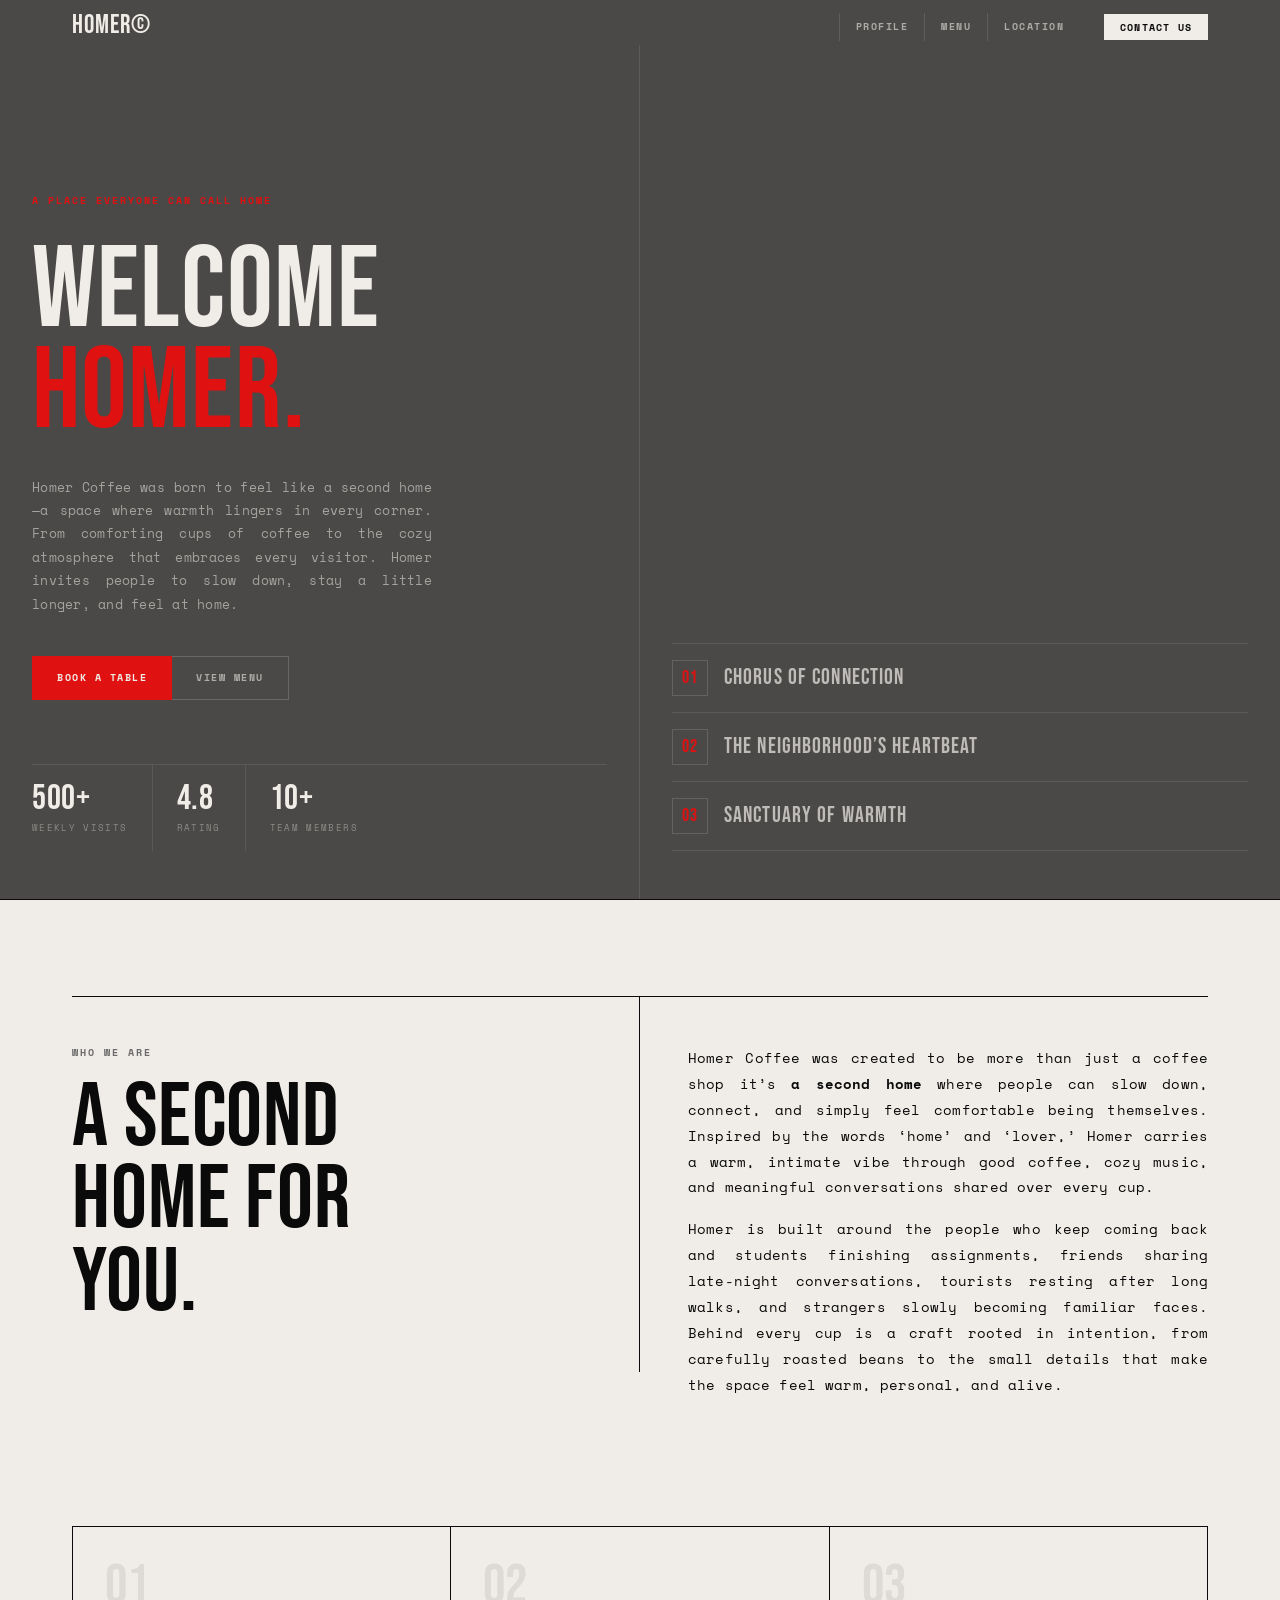
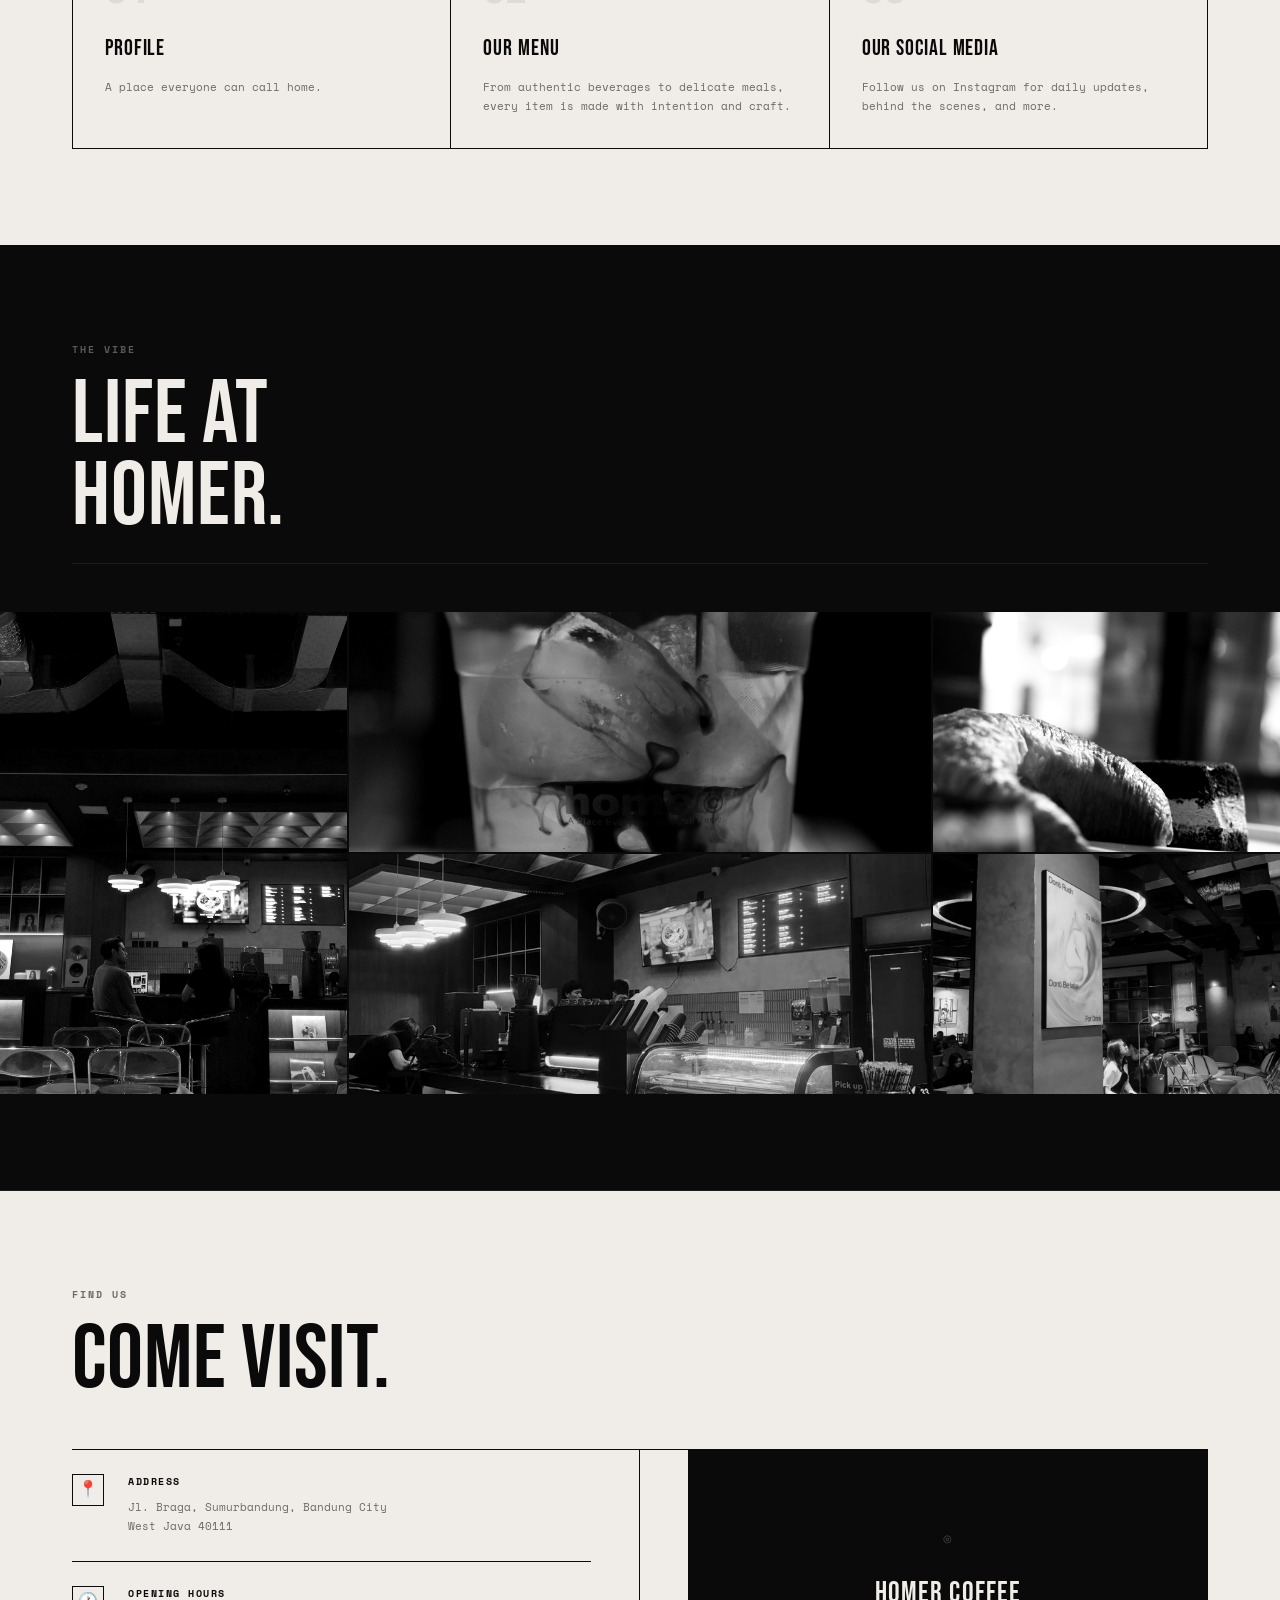
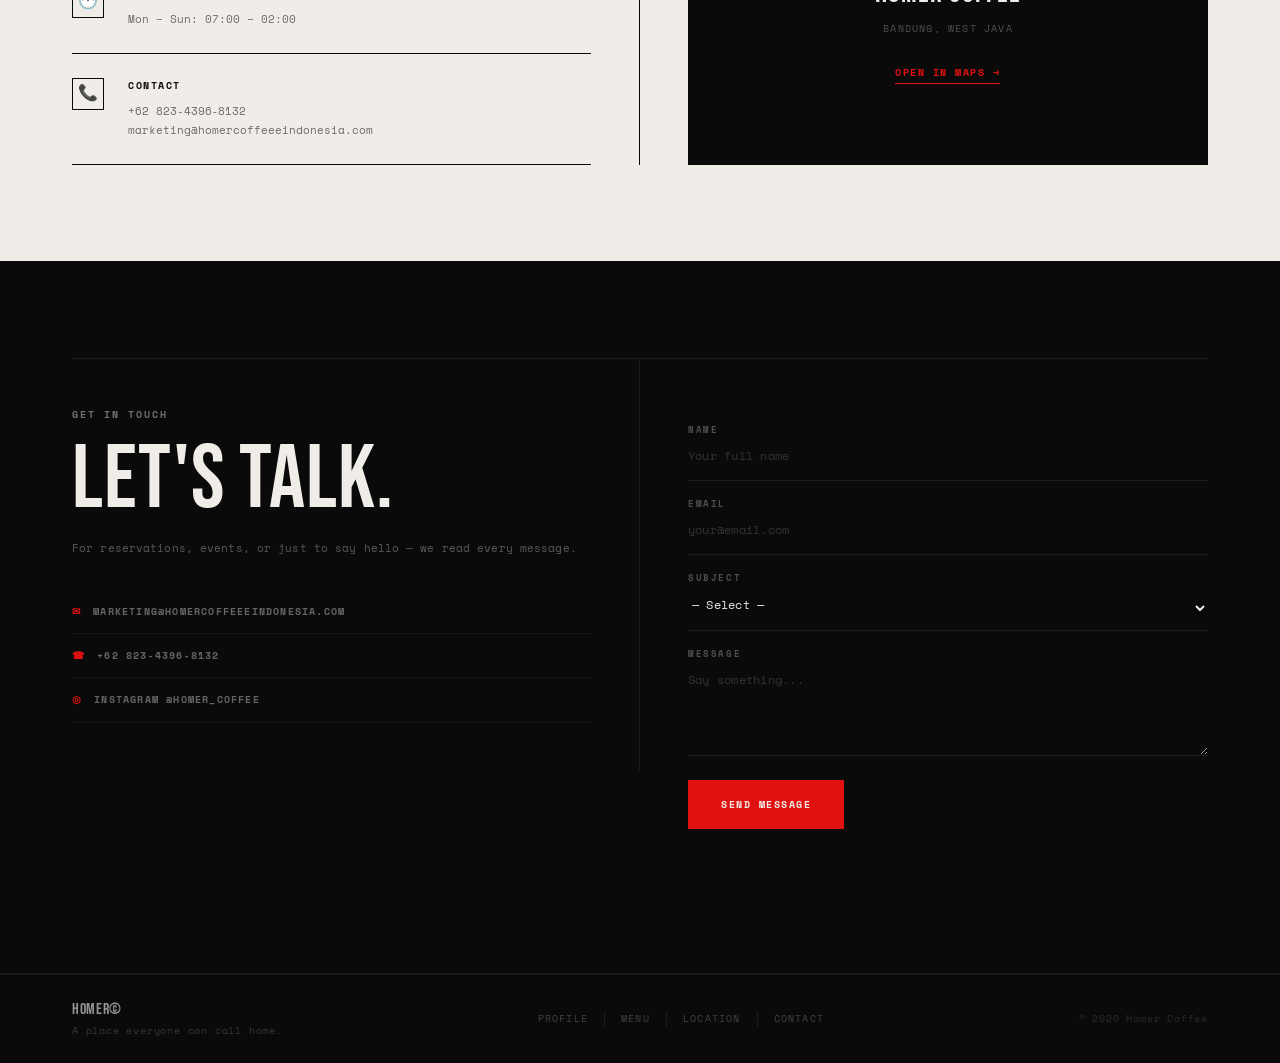
==== index.html @ 0a6b3791 "Fix" ====
<!doctype html>
<html lang="en">
  <head>
    <meta charset="UTF-8" />
    <meta name="viewport" content="width=device-width, initial-scale=1.0" />
    <title>Homer Coffee</title>

    <link rel="preconnect" href="https://fonts.googleapis.com" />
    <link rel="preconnect" href="https://fonts.gstatic.com" crossorigin />
    <link
      href="https://fonts.googleapis.com/css2?family=Bebas+Neue&family=Space+Mono:ital,wght@0,400;0,700;1,400&display=swap"
      rel="stylesheet"
    />

    <link rel="stylesheet" href="styles.css" />
  </head>
  <body>
    <!--NAV-->
    <nav class="navbar" id="navbar">
      <div class="nav-container">
        <a href="index.html" class="logo">Homer©</a>
        <ul class="nav-menu" id="navMenu">
          <li><a href="profile.html" class="nav-link">Profile</a></li>
          <li><a href="menu-page.html" class="nav-link">Menu</a></li>
          <li><a href="#location" class="nav-link">Location</a></li>
          <li><a href="#contact" class="nav-link btn-nav">Contact Us</a></li>
        </ul>
        <button class="hamburger" id="hamburger" aria-label="Toggle menu">
          <span class="bar"></span>
          <span class="bar"></span>
          <span class="bar"></span>
        </button>
      </div>
    </nav>

    <!--HERO-->
    <section class="hero" id="home">
      <video
        class="hero-video"
        src="Images/IMG_3137.mp4"
        autoplay
        muted
        loop
        playsinline
      ></video>

      <div class="hero-container">
        <span class="hero-tag">A Place Everyone Can Call Home</span>
        <h1 class="hero-title">
          Welcome<br />
          <span class="hero-accent">Homer.</span>
        </h1>
        <p class="hero-desc">
          Homer Coffee was born to feel like a second home—a space where warmth
          lingers in every corner. From comforting cups of coffee to the cozy
          atmosphere that embraces every visitor. Homer invites people to slow
          down, stay a little longer, and feel at home.
        </p>
        <div class="hero-actions">
          <a href="#contact" class="btn-primary">Book a Table</a>
          <a href="menu-page.html" class="btn-secondary">View Menu</a>
        </div>
        <div class="hero-stats">
          <div class="stat">
            <span class="stat-num">500+</span>
            <span class="stat-label">Weekly Visits</span>
          </div>
          <div class="stat">
            <span class="stat-num">4.8</span>
            <span class="stat-label">Rating</span>
          </div>
          <div class="stat">
            <span class="stat-num">10+</span>
            <span class="stat-label">Team Members</span>
          </div>
        </div>
      </div>

      <div class="hero-visual">
        <div class="visual-card vc1">
          <div class="vc-icon">01</div>
          <p>Chorus of Connection</p>
        </div>
        <div class="visual-card vc2">
          <div class="vc-icon">02</div>
          <p>The Neighborhood’s Heartbeat</p>
        </div>
        <div class="visual-card vc3">
          <div class="vc-icon">03</div>
          <p>Sanctuary of Warmth</p>
        </div>
      </div>
    </section>

    <!--PROFILE HOMER-->
    <section class="profile" id="profile">
      <div class="section-container">
        <div class="profile-grid">
          <div class="profile-left">
            <p class="section-label">Who We Are</p>
            <h2 class="section-title">A Second<br />Home For<br />You.  </h2>
          </div>
          <div class="profile-right">
            <p>
              Homer Coffee was created to be more than just a coffee shop it’s
              <strong>a second home</strong> where people can slow down,
              connect, and simply feel comfortable being themselves. Inspired by
              the words ‘home’ and ‘lover,’ Homer carries a warm, intimate vibe
              through good coffee, cozy music, and meaningful conversations
              shared over every cup.
            </p>
            <p>
              Homer is built around the people who keep coming back and students
              finishing assignments, friends sharing late-night conversations,
              tourists resting after long walks, and strangers slowly becoming
              familiar faces. Behind every cup is a craft rooted in intention,
              from carefully roasted beans to the small details that make the
              space feel warm, personal, and alive.
            </p>
          </div>
        </div>

        <div class="profile-categories">
          <a href="profile.html" class="cat-card reveal">
            <div class="cat-num">01</div>
            <h3>Profile</h3>
            <p>A place everyone can call home.</p>
          </a>

          <a href="menu-page.html" class="cat-card reveal">
            <div class="cat-num">02</div>
            <h3>Our Menu</h3>
            <p>
              From authentic beverages to delicate meals, every item is made
              with intention and craft.
            </p>
          </a>

          <a
            href="https://www.instagram.com/homer_coffee"
            target="_blank"
            rel="noopener"
            class="cat-card reveal"
          >
            <div class="cat-num">03</div>
            <h3>Our Social Media</h3>
            <p>
              Follow us on Instagram for daily updates, behind the scenes, and
              more.
            </p>
          </a>
        </div>
      </div>
    </section>
    <!--GRID KOLASE-->
    <section class="articles" id="articles">
      <div class="section-container">
        <div class="articles-header">
          <div>
            <p class="section-label light">The Vibe</p>
            <h2 class="section-title light">Life at<br />Homer.</h2>
          </div>
        </div>
      </div>

      <div class="photo-collage">
        <div
          class="photo-item photo-tall"
          data-caption="Homer Coffee Interior"
          data-src="..\Images\WhatsApp Image 2026-05-07 at 15.56.03.jpeg" "
          data-desc="The heart of Homer — warm light, open shelves, and a bar that feels like it was built for long conversations. Every detail in this space was chosen to make you feel like you belong here."
        >
          <img
            loading="lazy"
            src="\Images\WhatsApp Image 2026-05-07 at 15.56.03.jpeg"
            alt="Homer Coffee interior"
          />
          <div class="photo-overlay"><span>View →</span></div>
        </div>
        <div
          class="photo-item photo-wide"
          data-caption="Coffee Being Brewed"
          data-src="Images/ICE BLACK COFFEE 4.jpg"
          data-desc="Every cup starts here. Our baristas treat brewing as a craft — precise temperatures, careful timing, and genuine attention to what ends up in your hands."
        >
          <img
            loading="lazy"
            src="Images/ICE BLACK COFFEE 4.jpg"
            alt="Coffee being brewed"
          />
          <div class="photo-overlay"><span>View →</span></div>
        </div>
        <div
          class="photo-item"
          data-caption="Pastries on Counter"
          data-src="Images\COLLABS MERAH SAMPING-41 (1).jpg"
          data-desc="Fresh from our kitchen each morning. Everything on the counter is made in-house — no shortcuts, no boxes, no reheated shortcuts. Just honest food made with care."
        >
          <img
            loading="lazy"
            src="Images\COLLABS MERAH SAMPING-41 (1).jpg"
            alt="Pastries on counter"
          />
          <div class="photo-overlay"><span>View →</span></div>
        </div>
        <div
          class="photo-item photo-wide"
          data-caption="Customers at Homer"
          data-src="Images/WhatsApp Image 2026-05-18 at 10.45.47.jpeg"
          data-desc="The people who make Homer what it is. Students, workers, friends, strangers — everyone has a place here. Some come for the coffee. Most come back for the feeling."
        >
          <img
            loading="lazy"
            src="Images/WhatsApp Image 2026-05-18 at 10.45.47 (1).jpeg"
            alt="Customers at Homer"
          />
          <div class="photo-overlay"><span>View →</span></div>
        </div>
        <div
          class="photo-item photo-tall"
          data-caption="Latte Art Closeup"
          data-src="Images/WhatsApp Image 2026-05-18 at 10.45.47 (1).jpeg"
          data-desc="A rosetta, a tulip, or something entirely unplanned — our baristas pour with intention. Latte art isn't decoration. It's proof that someone took the time to care about your cup."
        >
          <img
            loading="lazy"
            src="Images/WhatsApp Image 2026-05-18 at 10.45.47 (3).jpeg"
            alt="Latte art closeup"
          />
          <div class="photo-overlay"><span>View →</span></div>
        </div>
        <div
          class="photo-item"
          data-caption="Homer Storefront"
          data-src="Images/WhatsApp Image 2026-05-18 at 10.45.52.jpeg"
          data-desc="Find us on Jl. Braga, Bandung — a street with history, and now a coffee shop that adds a little warmth to it. Open every day from 07:00 to 02:00. Come early, stay late."
        >
          <img
            loading="lazy"
            src="Images/WhatsApp Image 2026-05-18 at 10.45.52.jpeg"
            alt="Homer storefront"
          />
          <div class="photo-overlay"><span>View →</span></div>
        </div>
      </div>

      <!-- LIGHTBOX -->
      <div class="lightbox" id="lightbox">
        <button class="lightbox-close" id="lightboxClose" aria-label="Close">
          ✕
        </button>
        <div class="lightbox-inner">
          <div class="lightbox-img-wrap">
            <img src="" alt="" id="lightboxImg" />
            <div class="lightbox-img-nav">
              <button
                class="lightbox-nav lightbox-prev"
                id="lightboxPrev"
                aria-label="Previous"
              >
                &#8592;
              </button>
              <span class="lightbox-counter" id="lightboxCounter"></span>
              <button
                class="lightbox-nav lightbox-next"
                id="lightboxNext"
                aria-label="Next"
              >
                &#8594;
              </button>
            </div>
          </div>
          <div class="lightbox-panel">
            <span class="lightbox-panel-tag" id="lightboxTag">The Vibe</span>
            <h2 class="lightbox-panel-title" id="lightboxCaption"></h2>
            <p class="lightbox-panel-desc" id="lightboxDesc"></p>
            <div class="lightbox-panel-footer">
              <span>Homer Coffee</span>
              <span>Jl. Braga, Bandung</span>
            </div>
          </div>
        </div>
      </div>
    </section>
    <!--INFO CARD-->
    <section class="location" id="location">
      <div class="section-container">
        <p class="section-label">Find Us</p>
        <h2 class="section-title">Come Visit.</h2>

        <div class="location-grid">
          <div class="location-info">
            <div class="loc-item">
              <div class="loc-icon">📍</div>
              <div>
                <strong>Address</strong>
                <p>
                  Jl. Braga, Sumurbandung, Bandung City<br />West Java 40111
                </p>
              </div>
            </div>
            <div class="loc-item">
              <div class="loc-icon">🕐</div>
              <div>
                <strong>Opening Hours</strong>
                <p>Mon – Sun: 07:00 – 02:00</p>
              </div>
            </div>
            <div class="loc-item">
              <div class="loc-icon">📞</div>
              <div>
                <strong>Contact</strong>
                <p>
                  +62 823‑4396‑8132<br />marketing@homercoffeeeindonesia.com
                </p>
              </div>
            </div>
          </div>

          <div class="location-map">
            <div class="map-placeholder">
              <span class="map-pin">◎</span>
              <p>Homer Coffee</p>
              <span>Bandung, West Java</span>
              <a
                href="https://maps.app.goo.gl/MUJY9sNp4N9z8iQJ7"
                class="map-link"
                >Open in Maps →</a
              >
            </div>
          </div>
        </div>
      </div>
    </section>

    <!--CONTACT US-->
    <section class="contact" id="contact">
      <div class="section-container">
        <div class="contact-inner">
          <div class="contact-left">
            <p class="section-label light">Get in Touch</p>
            <h2 class="section-title light">Let's Talk.</h2>
            <p class="contact-desc">
              For reservations, events, or just to say hello — we read every
              message.
            </p>
            <div class="contact-links">
              <a href="mailto:hello@homercoffee.com" class="contact-link">
                <span>✉</span> marketing@homercoffeeeindonesia.com
              </a>
              <a href="tel:+628xxxxxxxxx" class="contact-link">
                <span>☎</span> +62 823‑4396‑8132
              </a>
              <a href="#" class="contact-link">
                <span>◎</span> Instagram @homer_coffee
              </a>
            </div>
          </div>

          <div class="contact-form">
            <div class="form-group">
              <label for="name">Name</label>
              <input type="text" id="name" placeholder="Your full name" />
            </div>
            <div class="form-group">
              <label for="email">Email</label>
              <input type="email" id="email" placeholder="your@email.com" />
            </div>
            <div class="form-group">
              <label for="subject">Subject</label>
              <select id="subject">
                <option value="">— Select —</option>
                <option>Reservation</option>
                <option>Private Event</option>
                <option>Collaboration</option>
                <option>Other</option>
              </select>
            </div>
            <div class="form-group">
              <label for="message">Message</label>
              <textarea
                id="message"
                rows="4"
                placeholder="Say something..."
              ></textarea>
            </div>
            <button class="btn-submit" type="button">Send Message</button>
          </div>
        </div>
      </div>
    </section>

    <!--FOOTER-->
    <footer class="footer">
      <div class="footer-container">
        <div class="footer-brand">
          <a href="#" class="logo">Homer©</a>
          <p>A place everyone can call home.</p>
        </div>
        <div class="footer-links">
          <a href="#profile">Profile</a>
          <a href="menu-page.html">Menu</a>
          <a href="#location">Location</a>
          <a href="#contact">Contact</a>
        </div>
        <p class="footer-copy">© 2026 Homer Coffee</p>
      </div>
    </footer>

    <script src="script.js"></script>
  </body>
</html>
---- styles.css ----
@import url("https://fonts.googleapis.com/css2?family=Space+Mono:ital,wght@0,400;0,700;1,400&family=Bebas+Neue&display=swap");

*,
*::before,
*::after {
  box-sizing: border-box;
  margin: 0;
  padding: 0;
}

:root {
  --bg: #f0ede8;
  --fg: #0a0a0a;
  --red: #e01111;
  --muted: #6b6b6b;
  --border: #0a0a0a;
  --white: #f0ede8;
  --font-head: "Bebas Neue", sans-serif;
  --font-body: "Space Mono", monospace;
  --max-w: 1200px;
  --t: 0.18s ease;
}

html {
  scroll-behavior: smooth;
}

body {
  background: var(--bg);
  color: var(--fg);
  font-family: var(--font-body);
  font-size: 13px;
  line-height: 1.6;
  -webkit-font-smoothing: antialiased;
  cursor: crosshair;
}

::selection {
  background: var(--fg);
  color: var(--bg);
}

/* ─── UTILITY ─────────────────────────────────── */
.section-container {
  max-width: var(--max-w);
  margin: 0 auto;
  padding: 0 2rem;
}

.section-label {
  font-family: var(--font-body);
  font-size: 10px;
  font-weight: 700;
  letter-spacing: 0.2em;
  text-transform: uppercase;
  color: var(--muted);
  margin-bottom: 1rem;
}

.section-label.light {
  color: rgba(240, 237, 232, 0.45);
}

.section-title {
  font-family: var(--font-head);
  font-size: clamp(3rem, 7vw, 6rem);
  font-weight: 400;
  line-height: 0.92;
  letter-spacing: 0.01em;
  color: var(--fg);
}

.section-title.light {
  color: var(--white);
}

/* ─── NAVBAR ───────────────────────────────────── */
.Logo-navbar {
  height: 44px;
  width: auto;
  display: block;
}

.navbar {
  position: fixed;
  top: 0;
  left: 0;
  right: 0;
  z-index: 999;
  padding: 0;
  border-bottom: 1px solid transparent;
  transition: border-color var(--t);
}

.navbar.scrolled {
  background: var(--fg);
  border-bottom: 1px solid var(--bg);
}

.nav-container {
  max-width: var(--max-w);
  margin: 0 auto;
  padding: 0 2rem;
  display: flex;
  align-items: center;
  justify-content: space-between;
  height: 52px;
}

.logo {
  font-family: var(--font-head);
  font-size: 1.6rem;
  font-weight: 400;
  color: var(--white);
  text-decoration: none;
  letter-spacing: 0.04em;
  line-height: 1;
}

.nav-menu {
  display: flex;
  list-style: none;
  align-items: center;
  gap: 0;
}

.nav-link {
  font-family: var(--font-body);
  font-size: 10px;
  font-weight: 700;
  letter-spacing: 0.15em;
  text-transform: uppercase;
  color: rgba(240, 237, 232, 0.6);
  text-decoration: none;
  padding: 0.4rem 1rem;
  border-left: 1px solid rgba(240, 237, 232, 0.12);
  transition: color var(--t);
  background: var(--t);
}

.nav-link:hover {
  color: var(--white);
  background: rgba(240, 237, 232, 0.06);
}

.btn-nav {
  color: var(--fg) !important;
  background: var(--white) !important;
  border-left: none !important;
  margin-left: 1.5rem;
  padding: 0.35rem 1rem !important;
  letter-spacing: 0.12em;
}

.btn-nav:hover {
  background: var(--red) !important;
  color: var(--white) !important;
}

/* Hamburger */
.hamburger {
  display: none;
  flex-direction: column;
  gap: 4px;
  background: none;
  border: none;
  cursor: crosshair;
  padding: 4px;
}

.bar {
  width: 22px;
  height: 1px;
  background: var(--white);
  transition: var(--t);
}

.hamburger.active .bar:nth-child(1) {
  transform: rotate(45deg) translate(4px, 4px);
}
.hamburger.active .bar:nth-child(2) {
  opacity: 0;
}
.hamburger.active .bar:nth-child(3) {
  transform: rotate(-45deg) translate(4px, -4px);
}

/* ─── HERO ─────────────────────────────────────── */
.hero {
  min-height: 100vh;
  display: grid;
  grid-template-columns: 1fr 1fr;
  align-items: end;
  gap: 0;
  padding: 0;
  position: relative;
  overflow: hidden;
  border-bottom: 1px solid var(--border);
}

.hero-video {
  position: absolute;
  inset: 0;
  width: 100%;
  height: 100%;
  object-fit: cover;
  object-position: center;
  z-index: 0;
  pointer-events: none;
  filter: grayscale(100%) contrast(1.1);
}

.hero::before {
  content: "";
  position: absolute;
  inset: 0;
  background: rgba(10, 10, 10, 0.72);
  z-index: 1;
}

.hero-container,
.hero-visual {
  position: relative;
  z-index: 2;
}

.hero-container {
  padding: 9rem 2rem 3rem;
  border-right: 1px solid rgba(240, 237, 232, 0.1);
}

.hero-tag {
  display: inline-block;
  font-size: 10px;
  font-weight: 700;
  letter-spacing: 0.2em;
  text-transform: uppercase;
  color: var(--red);
  margin-bottom: 2rem;
}

.hero-title {
  font-family: var(--font-head);
  font-size: clamp(4rem, 9vw, 8.5rem);
  font-weight: 400;
  line-height: 0.88;
  letter-spacing: 0.01em;
  color: var(--white);
  margin-bottom: 2rem;
}

.hero-accent {
  color: var(--red);
}

.hero-desc {
  font-size: 13px;
  text-align: justify;
  text-justify: inter-word;
  color: rgba(240, 237, 232, 0.55);
  max-width: 400px;
  margin-bottom: 2.5rem;
  line-height: 1.8;
  letter-spacing: 0.02em;
}

.hero-actions {
  display: flex;
  gap: 0;
  margin-bottom: 4rem;
}

.btn-primary {
  display: inline-block;
  background: var(--red);
  color: var(--white);
  font-family: var(--font-body);
  font-size: 10px;
  font-weight: 700;
  letter-spacing: 0.15em;
  text-transform: uppercase;
  padding: 0.8rem 1.5rem;
  text-decoration: none;
  border: 1px solid var(--red);
}

.btn-primary:hover {
  background: transparent;
  color: var(--red);
}

.btn-secondary {
  display: inline-block;
  color: rgba(240, 237, 232, 0.6);
  font-family: var(--font-body);
  font-size: 10px;
  font-weight: 700;
  letter-spacing: 0.15em;
  text-transform: uppercase;
  padding: 0.8rem 1.5rem;
  border: 1px solid rgba(240, 237, 232, 0.18);
  border-left: none;
  text-decoration: none;
  transition:
    color var(--t),
    border-color var(--t);
}

.btn-secondary:hover {
  color: var(--white);
  border-color: rgba(240, 237, 232, 0.5);
}

.hero-stats {
  display: flex;
  align-items: stretch;
  border-top: 1px solid rgba(240, 237, 232, 0.1);
}

.stat {
  display: flex;
  flex-direction: column;
  padding: 1rem 1.5rem 1rem 0;
  margin-right: 1.5rem;
  border-right: 1px solid rgba(240, 237, 232, 0.1);
}

.stat:last-child {
  border-right: none;
}

.stat-num {
  font-family: var(--font-head);
  font-size: 2.2rem;
  font-weight: 400;
  color: var(--white);
  line-height: 1;
  letter-spacing: 0.02em;
}

.stat-label {
  font-size: 9px;
  letter-spacing: 0.15em;
  text-transform: uppercase;
  color: rgba(240, 237, 232, 0.4);
  margin-top: 0.3rem;
}

.stat-divider {
  display: none;
}

/* Hero Visual */
.hero-visual {
  display: flex;
  flex-direction: column;
  justify-content: flex-end;
  padding: 9rem 2rem 3rem;
  gap: 0;
}

.visual-card {
  display: flex;
  align-items: center;
  gap: 1rem;
  border-top: 1px solid rgba(240, 237, 232, 0.1);
  padding: 1rem 0;
  opacity: 0;
  animation: slideIn 0.5s ease forwards;
}

.visual-card:last-child {
  border-bottom: 1px solid rgba(240, 237, 232, 0.1);
}

.vc1 {
  animation-delay: 0.1s;
}
.vc2 {
  animation-delay: 0.25s;
  margin-left: 0;
}
.vc3 {
  animation-delay: 0.4s;
  margin-left: 0;
}

@keyframes slideIn {
  from {
    opacity: 0;
    transform: translateX(20px);
  }
  to {
    opacity: 1;
    transform: translateX(0);
  }
}

.vc-icon {
  width: 36px;
  height: 36px;
  display: flex;
  align-items: center;
  justify-content: center;
  font-size: 0.9rem;
  color: var(--red);
  border: 1px solid rgba(240, 237, 232, 0.15);
  flex-shrink: 0;
  font-family: var(--font-head);
  font-size: 1.1rem;
  letter-spacing: 0.05em;
}

.visual-card p {
  font-family: var(--font-head);
  font-size: 1.4rem;
  font-weight: 400;
  color: rgba(240, 237, 232, 0.7);
  letter-spacing: 0.05em;
}

/* ─── PROFILE ──────────────────────────────────── */
.profile {
  padding: 6rem 0;
  border-bottom: 1px solid var(--border);
}

.profile-grid {
  display: grid;
  grid-template-columns: 1fr 1fr;
  gap: 0;
  margin-bottom: 4rem;
  align-items: start;
  border-top: 1px solid var(--border);
}

.profile-left {
  padding: 3rem 3rem 3rem 0;
  border-right: 1px solid var(--border);
}
.profile-right {
  padding: 3rem 0 3rem 3rem;
  text-align: justify;
  text-justify: inter-word;
  justify-content: center;
}

.profile-right p {
  color: var(--fg);
  margin-bottom: 1rem;
  font-size: 14px;
  line-height: 1.85;
  letter-spacing: 0.01em;
}

.profile-values {
  display: grid;
  grid-template-columns: 1fr 1fr;
  gap: 0;
  margin-top: 2rem;
  border-top: 1px solid var(--border);
}

.value-item {
  display: flex;
  align-items: center;
  gap: 0.75rem;
  font-size: 10px;
  font-weight: 700;
  letter-spacing: 0.12em;
  text-transform: uppercase;
  color: var(--fg);
  padding: 0.75rem 0;
  border-bottom: 1px solid var(--border);
  border-right: 1px solid var(--border);
}

.value-item:nth-child(even) {
  border-right: none;
  padding-left: 1rem;
}

.value-dot {
  width: 4px;
  height: 4px;
  background: var(--red);
  flex-shrink: 0;
}

.profile-categories {
  display: grid;
  grid-template-columns: repeat(3, 1fr);
  gap: 0;
  border-top: 1px solid var(--border);
  border-left: 1px solid var(--border);
}

.cat-card {
  background: transparent;
  border-right: 1px solid var(--border);
  border-bottom: 1px solid var(--border);
  padding: 2rem;
  transition: background var(--t);
  display: block;
  text-decoration: none;
}

.cat-card:hover {
  background: var(--fg);
}
.cat-card:hover .cat-num,
.cat-card:hover h3,
.cat-card:hover p {
  color: var(--white);
}

.cat-num {
  font-family: var(--font-head);
  font-size: 3.5rem;
  font-weight: 400;
  color: rgba(10, 10, 10, 0.08);
  line-height: 1;
  margin-bottom: 1rem;
  transition: color var(--t);
}

.cat-card h3 {
  font-family: var(--font-head);
  font-size: 1.4rem;
  font-weight: 400;
  letter-spacing: 0.04em;
  color: var(--fg);
  margin-bottom: 0.75rem;
  transition: color var(--t);
}

.cat-card p {
  font-size: 11px;
  color: var(--muted);
  line-height: 1.7;
  transition: color var(--t);
}

/* ─── ARTICLES ─────────────────────────────────── */
.articles {
  padding: 6rem 0;
  background: var(--fg);
  border-bottom: 1px solid rgba(240, 237, 232, 0.08);
}

.articles .section-label {
  color: rgba(240, 237, 232, 0.35);
}
.articles .section-title {
  color: var(--white);
}

.articles-header {
  display: flex;
  align-items: flex-end;
  justify-content: space-between;
  margin-bottom: 3rem;
  flex-wrap: wrap;
  gap: 1rem;
  border-bottom: 1px solid rgba(240, 237, 232, 0.08);
  padding-bottom: 1.5rem;
}

.btn-outline {
  font-size: 10px;
  font-weight: 700;
  letter-spacing: 0.15em;
  text-transform: uppercase;
  color: rgba(240, 237, 232, 0.4);
  text-decoration: none;
  border: 1px solid rgba(240, 237, 232, 0.15);
  padding: 0.5rem 1rem;
  transition:
    color var(--t),
    border-color var(--t);
}

.btn-outline:hover {
  color: var(--white);
  border-color: rgba(240, 237, 232, 0.45);
}

.articles-grid {
  display: grid;
  grid-template-columns: 1fr 1fr;
  gap: 0;
  border-top: 1px solid rgba(240, 237, 232, 0.08);
  border-left: 1px solid rgba(240, 237, 232, 0.08);
}

.article-card {
  background: transparent;
  border-right: 1px solid rgba(240, 237, 232, 0.08);
  border-bottom: 1px solid rgba(240, 237, 232, 0.08);
  padding: 2rem;
  transition: background var(--t);
  cursor: pointer;
}

.article-card:hover {
  background: rgba(240, 237, 232, 0.03);
}

.article-card.featured {
  grid-column: 1 / -1;
  display: grid;
  grid-template-columns: 1fr auto;
  align-items: end;
  gap: 3rem;
  padding: 2.5rem 2rem;
}

.article-card.featured h3 {
  font-size: clamp(1.4rem, 3vw, 2rem);
  grid-column: 1;
  grid-row: 2;
}

.article-card.featured p {
  grid-column: 1;
  grid-row: 3;
}
.article-card.featured .article-tag {
  grid-column: 1;
  grid-row: 1;
}

.article-card.featured .article-meta {
  grid-column: 2;
  grid-row: 1 / 4;
  writing-mode: vertical-rl;
  align-self: center;
}

.article-tag {
  display: inline-block;
  font-size: 9px;
  font-weight: 700;
  letter-spacing: 0.15em;
  text-transform: uppercase;
  color: var(--red);
  margin-bottom: 1rem;
}

.article-card h3 {
  font-family: var(--font-head);
  font-size: 1.5rem;
  font-weight: 400;
  letter-spacing: 0.02em;
  color: var(--white);
  margin-bottom: 0.75rem;
  line-height: 1.1;
}

.article-card p {
  font-size: 11px;
  color: rgba(240, 237, 232, 0.4);
  margin-bottom: 1.25rem;
  line-height: 1.75;
}

.article-meta {
  display: flex;
  gap: 1.5rem;
  font-size: 10px;
  letter-spacing: 0.08em;
}

.article-author {
  color: rgba(240, 237, 232, 0.5);
  font-weight: 700;
}
.article-date {
  color: rgba(240, 237, 232, 0.2);
}

/* ─── LOCATION ─────────────────────────────────── */
.location {
  padding: 6rem 0;
  border-bottom: 1px solid var(--border);
}

.location-grid {
  display: grid;
  grid-template-columns: 1fr 1fr;
  gap: 0;
  margin-top: 3rem;
  border-top: 1px solid var(--border);
}

.location-info {
  display: flex;
  flex-direction: column;
  gap: 0;
  padding-right: 3rem;
  border-right: 1px solid var(--border);
}

.loc-item {
  display: flex;
  gap: 1.5rem;
  align-items: flex-start;
  padding: 1.5rem 0;
  border-bottom: 1px solid var(--border);
}

.loc-icon {
  width: 32px;
  height: 32px;
  display: flex;
  align-items: center;
  justify-content: center;
  font-size: 0.8rem;
  color: var(--red);
  flex-shrink: 0;
  border: 1px solid var(--border);
  font-family: var(--font-head);
  font-size: 1rem;
}

.loc-item strong {
  display: block;
  font-size: 10px;
  font-weight: 700;
  letter-spacing: 0.15em;
  text-transform: uppercase;
  color: var(--fg);
  margin-bottom: 0.5rem;
}

.loc-item p {
  font-size: 11px;
  color: var(--muted);
  line-height: 1.75;
}

.location-map {
  background: var(--fg);
  overflow: hidden;
  min-height: 280px;
  display: flex;
  align-items: center;
  justify-content: center;
  margin-left: 3rem;
}

.map-placeholder {
  text-align: center;
  padding: 2rem;
}

.map-pin {
  font-size: 2rem;
  color: var(--red);
  margin-bottom: 1rem;
  display: block;
  font-family: var(--font-head);
  font-size: 4rem;
  animation: pulse 2s ease-in-out infinite;
}

@keyframes pulse {
  0%,
  100% {
    transform: translateY(0);
  }
  50% {
    transform: translateY(-8px);
  }
}

.map-placeholder p {
  font-family: var(--font-head);
  font-weight: 400;
  font-size: 1.8rem;
  letter-spacing: 0.04em;
  color: var(--white);
  margin-bottom: 0.25rem;
}

.map-placeholder span {
  font-size: 10px;
  letter-spacing: 0.12em;
  text-transform: uppercase;
  color: rgba(240, 237, 232, 0.3);
  display: block;
  margin-bottom: 1.5rem;
}

.map-link {
  display: inline-block;
  font-size: 10px;
  font-weight: 700;
  letter-spacing: 0.15em;
  text-transform: uppercase;
  color: var(--red);
  text-decoration: none;
  border-bottom: 1px solid var(--red);
  padding-bottom: 2px;
  transition: opacity var(--t);
}

.map-link:hover {
  opacity: 0.65;
}

/* ─── CONTACT ──────────────────────────────────── */
.contact {
  padding: 6rem 0;
  background: var(--fg);
  border-bottom: 1px solid rgba(240, 237, 232, 0.08);
}

.contact-inner {
  display: grid;
  grid-template-columns: 1fr 1fr;
  gap: 0;
  align-items: start;
  border-top: 1px solid rgba(240, 237, 232, 0.08);
}

.contact-left {
  padding: 3rem 3rem 3rem 0;
  border-right: 1px solid rgba(240, 237, 232, 0.08);
}
.contact-form {
  padding: 3rem 0 3rem 3rem;
}

.contact-desc {
  color: rgba(240, 237, 232, 0.35);
  margin: 1rem 0 2rem;
  font-size: 11px;
  line-height: 1.85;
  letter-spacing: 0.01em;
}

.contact-links {
  display: flex;
  flex-direction: column;
  gap: 0;
}

.contact-link {
  display: flex;
  align-items: center;
  gap: 0.75rem;
  font-size: 10px;
  font-weight: 700;
  letter-spacing: 0.12em;
  text-transform: uppercase;
  color: rgba(240, 237, 232, 0.4);
  text-decoration: none;
  padding: 0.85rem 0;
  border-bottom: 1px solid rgba(240, 237, 232, 0.06);
  transition: color var(--t);
}

.contact-link:hover {
  color: var(--white);
}
.contact-link span {
  color: var(--red);
}

.contact-form {
  display: flex;
  flex-direction: column;
  gap: 0;
}

.form-group {
  display: flex;
  flex-direction: column;
  gap: 0;
  border-bottom: 1px solid rgba(240, 237, 232, 0.08);
}

.form-group label {
  font-size: 9px;
  font-weight: 700;
  letter-spacing: 0.18em;
  text-transform: uppercase;
  color: rgba(240, 237, 232, 0.3);
  padding-top: 1rem;
}

.form-group input,
.form-group select,
.form-group textarea {
  background: transparent;
  border: none;
  padding: 0.6rem 0 1rem;
  color: var(--white);
  font-family: var(--font-body);
  font-size: 12px;
  outline: none;
  resize: vertical;
  letter-spacing: 0.02em;
}

.form-group input::placeholder,
.form-group textarea::placeholder {
  color: rgba(240, 237, 232, 0.18);
}
.form-group select option {
  background: var(--fg);
  color: var(--white);
}

.btn-submit {
  background: var(--red);
  color: var(--white);
  font-family: var(--font-body);
  font-size: 10px;
  font-weight: 700;
  letter-spacing: 0.15em;
  text-transform: uppercase;
  padding: 1rem 2rem;
  border: 1px solid var(--red);
  cursor: crosshair;
  transition:
    background var(--t),
    color var(--t);
  margin-top: 1.5rem;
  align-self: flex-start;
}

.btn-submit:hover {
  background: transparent;
  color: var(--red);
}

/* ─── FOOTER ───────────────────────────────────── */
.footer {
  padding: 1.5rem 0;
  background: var(--fg);
  border-top: 1px solid rgba(240, 237, 232, 0.06);
}

.footer-container {
  max-width: var(--max-w);
  margin: 0 auto;
  padding: 0 2rem;
  display: flex;
  align-items: center;
  justify-content: space-between;
  flex-wrap: wrap;
  gap: 1rem;
}

.footer-brand .logo {
  color: rgba(240, 237, 232, 0.6);
  font-size: 1rem;
}

.footer-brand p {
  font-size: 10px;
  letter-spacing: 0.08em;
  color: rgba(240, 237, 232, 0.2);
  margin-top: 0.2rem;
}

.footer-links {
  display: flex;
  gap: 0;
}

.footer-links a {
  font-size: 10px;
  letter-spacing: 0.12em;
  text-transform: uppercase;
  color: rgba(240, 237, 232, 0.25);
  text-decoration: none;
  padding: 0 1rem;
  border-left: 1px solid rgba(240, 237, 232, 0.08);
  transition: color var(--t);
}

.footer-links a:first-child {
  border-left: none;
}
.footer-links a:hover {
  color: rgba(240, 237, 232, 0.7);
}

.footer-copy {
  font-size: 10px;
  letter-spacing: 0.08em;
  color: rgba(240, 237, 232, 0.15);
}

/* ─── SCROLL REVEAL ────────────────────────────── */
.reveal {
  opacity: 0;
  transform: translateY(16px);
  transition:
    opacity 0.5s ease,
    transform 0.5s ease;
}

.reveal.visible {
  opacity: 1;
  transform: translateY(0);
}

/* ─── RESPONSIVE ───────────────────────────────── */
@media (max-width: 900px) {
  .hero {
    grid-template-columns: 1fr;
    padding: 0;
  }
  .hero-container {
    padding: 7rem 2rem 3rem;
    border-right: none;
  }
  .hero-visual {
    display: none;
  }
  .profile-grid {
    grid-template-columns: 1fr;
  }
  .profile-left {
    border-right: none;
    padding-right: 0;
  }
  .profile-right {
    padding-left: 0;
  }
  .profile-categories {
    grid-template-columns: 1fr 1fr;
  }
  .articles-grid {
    grid-template-columns: 1fr;
  }
  .article-card.featured {
    grid-template-columns: 1fr;
  }
  .article-card.featured .article-meta {
    writing-mode: horizontal-tb;
  }
  .location-grid {
    grid-template-columns: 1fr;
  }
  .location-info {
    border-right: none;
    padding-right: 0;
  }
  .location-map {
    margin-left: 0;
    margin-top: 2rem;
  }
  .contact-inner {
    grid-template-columns: 1fr;
  }
  .contact-left {
    border-right: none;
    padding-right: 0;
  }
  .contact-form {
    padding-left: 0;
  }
  .footer-container {
    flex-direction: column;
    align-items: flex-start;
  }
}

@media (max-width: 640px) {
  .hamburger {
    display: flex;
  }
  .nav-menu {
    display: none;
    position: fixed;
    top: 52px;
    left: 0;
    right: 0;
    background: var(--fg);
    flex-direction: column;
    padding: 0;
    border-bottom: 1px solid rgba(240, 237, 232, 0.1);
  }
  .nav-menu.active {
    display: flex;
  }
  .nav-link {
    width: 100%;
    border-left: none;
    border-bottom: 1px solid rgba(240, 237, 232, 0.06);
    padding: 1rem 2rem;
  }
  .profile-categories {
    grid-template-columns: 1fr;
  }
  .hero-stats {
    gap: 0;
    flex-wrap: wrap;
  }
}
/* ── PHOTO COLLAGE ── */
.photo-collage {
  display: grid;
  grid-template-columns: 1.2fr 1fr 1fr 1.2fr;
  grid-template-rows: 240px 240px;
  gap: 2px;
  width: 100%;
  height: 482px;
  overflow: hidden;
}

.photo-item {
  overflow: hidden;
  background: #111;
  height: 100%;
  width: 100%;
  position: relative;
  cursor: crosshair;
}

.photo-item img {
  width: 100%;
  height: 100%;
  object-fit: cover;
  display: block;
  filter: grayscale(100%) contrast(1.05);
  transition:
    filter 0.4s ease,
    transform 0.5s ease;
}

.photo-item:hover img {
  filter: grayscale(0%) contrast(1);
  transform: scale(1.04);
}

.photo-overlay {
  position: absolute;
  inset: 0;
  display: flex;
  align-items: flex-end;
  padding: 1rem 1.25rem;
  background: linear-gradient(
    to top,
    rgba(10, 10, 10, 0.7) 0%,
    transparent 50%
  );
  opacity: 0;
  transition: opacity 0.3s ease;
}

.photo-overlay span {
  font-family: var(--font-body);
  font-size: 10px;
  font-weight: 700;
  letter-spacing: 0.18em;
  text-transform: uppercase;
  color: var(--white);
}

.photo-item:hover .photo-overlay {
  opacity: 1;
}

/* ── LIGHTBOX ── */
.lightbox {
  position: fixed;
  inset: 0;
  z-index: 1000;
  background: rgba(10, 10, 10, 0.88);
  display: flex;
  align-items: center;
  justify-content: center;
  padding: 2rem;
  opacity: 0;
  pointer-events: none;
  transition: opacity 0.25s ease;
}

.lightbox.open {
  opacity: 1;
  pointer-events: all;
}

.lightbox-close {
  position: absolute;
  top: -1px;
  right: -40px;
  background: #fff;
  border: none;
  color: #0a0a0a;
  font-size: 0.85rem;
  width: 36px;
  height: 36px;
  display: flex;
  align-items: center;
  justify-content: center;
  cursor: crosshair;
  font-family: var(--font-body);
  transition:
    background 0.18s ease,
    color 0.18s ease;
  z-index: 1001;
}

.lightbox-close:hover {
  background: #0a0a0a;
  color: #fff;
}

/* floating card */
.lightbox-inner {
  position: relative;
  display: grid;
  grid-template-columns: 1fr 320px;
  gap: 0;
  width: 100%;
  max-width: 900px;
  height: 580px;
  overflow: hidden;
  box-shadow: 0 32px 80px rgba(0, 0, 0, 0.6);
}

/* left: image */
.lightbox-img-wrap {
  position: relative;
  background: #111;
  display: flex;
  flex-direction: column;
  overflow: hidden;
  height: 580px;
}

.lightbox-img-wrap img {
  width: 100%;
  flex: 1;
  object-fit: cover;
  display: block;
  transition: opacity 0.2s ease;
  min-height: 0;
}

/* nav bar at bottom of image */
.lightbox-img-nav {
  display: flex;
  align-items: center;
  justify-content: space-between;
  height: 48px;
  border-top: 1px solid rgba(240, 237, 232, 0.1);
  padding: 0 1rem;
  flex-shrink: 0;
  background: #0a0a0a;
}

.lightbox-nav {
  background: transparent;
  border: 1px solid rgba(240, 237, 232, 0.18);
  color: rgba(240, 237, 232, 0.55);
  font-size: 1rem;
  width: 32px;
  height: 32px;
  display: flex;
  align-items: center;
  justify-content: center;
  cursor: crosshair;
  transition:
    color 0.18s ease,
    border-color 0.18s ease;
  position: static;
  transform: none;
}

.lightbox-nav:hover {
  color: #fff;
  border-color: rgba(240, 237, 232, 0.5);
}

.lightbox-counter {
  font-family: var(--font-body);
  font-size: 10px;
  letter-spacing: 0.15em;
  color: rgba(240, 237, 232, 0.3);
}

/* right: white panel, same height */
.lightbox-panel {
  background: #fff;
  display: flex;
  flex-direction: column;
  padding: 2rem 1.75rem;
  overflow-y: auto;
  height: 580px;
}

.lightbox-panel-tag {
  font-family: var(--font-body);
  font-size: 9px;
  font-weight: 700;
  letter-spacing: 0.22em;
  text-transform: uppercase;
  color: var(--red);
  margin-bottom: 0.75rem;
  display: block;
}

.lightbox-panel-title {
  font-family: var(--font-head);
  font-size: 2.2rem;
  font-weight: 400;
  line-height: 0.92;
  letter-spacing: 0.01em;
  color: #0a0a0a;
  margin-bottom: 1.5rem;
  border-bottom: 1px solid #e8e5e0;
  padding-bottom: 1.25rem;
}

.lightbox-panel-desc {
  font-family: var(--font-body);
  font-size: 11px;
  color: #4a4a4a;
  line-height: 1.9;
  letter-spacing: 0.01em;
  flex: 1;
}

.lightbox-panel-footer {
  margin-top: 1.5rem;
  padding-top: 1rem;
  border-top: 1px solid #e8e5e0;
  display: flex;
  flex-direction: column;
  gap: 3px;
}

.lightbox-panel-footer span {
  font-family: var(--font-body);
  font-size: 9px;
  font-weight: 700;
  letter-spacing: 0.16em;
  text-transform: uppercase;
  color: #aaa;
}

/* mobile */
@media (max-width: 700px) {
  .lightbox-inner {
    grid-template-columns: 1fr;
    grid-template-rows: 260px 1fr;
    height: auto;
    max-height: 90vh;
  }
  .lightbox-img-wrap {
    height: 260px;
  }
  .lightbox-panel {
    height: auto;
    padding: 1.5rem;
  }
  .lightbox-close {
    right: 0;
    top: -36px;
  }
}

.photo-tall {
  grid-row: span 2;
}
.photo-wide {
  grid-column: span 2;
}

@media (max-width: 900px) {
  .photo-collage {
    grid-template-columns: 1fr 1fr;
    grid-template-rows: repeat(4, 200px);
    height: auto;
  }
  .photo-tall {
    grid-row: span 1;
  }
  .photo-wide {
    grid-column: span 1;
  }
}

@media (max-width: 640px) {
  .photo-collage {
    grid-template-columns: 1fr;
    grid-template-rows: repeat(6, 200px);
  }
}
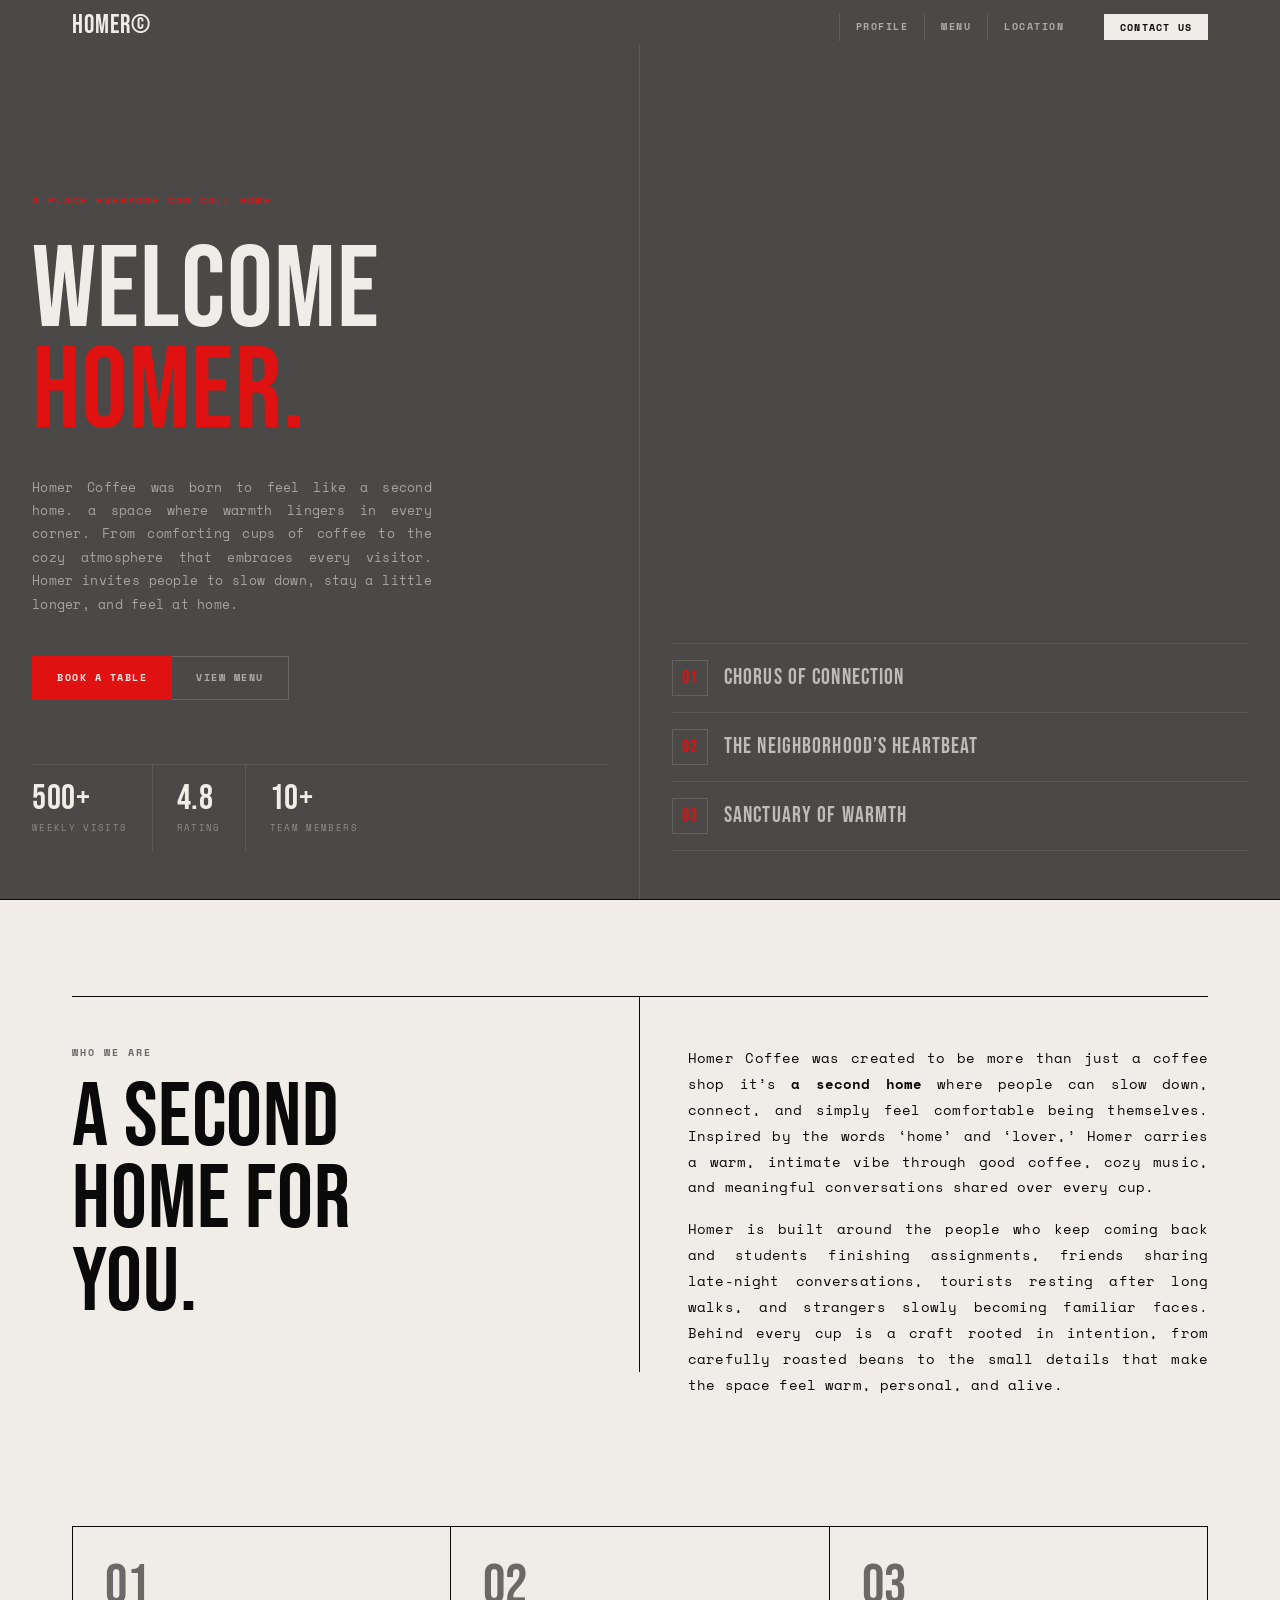
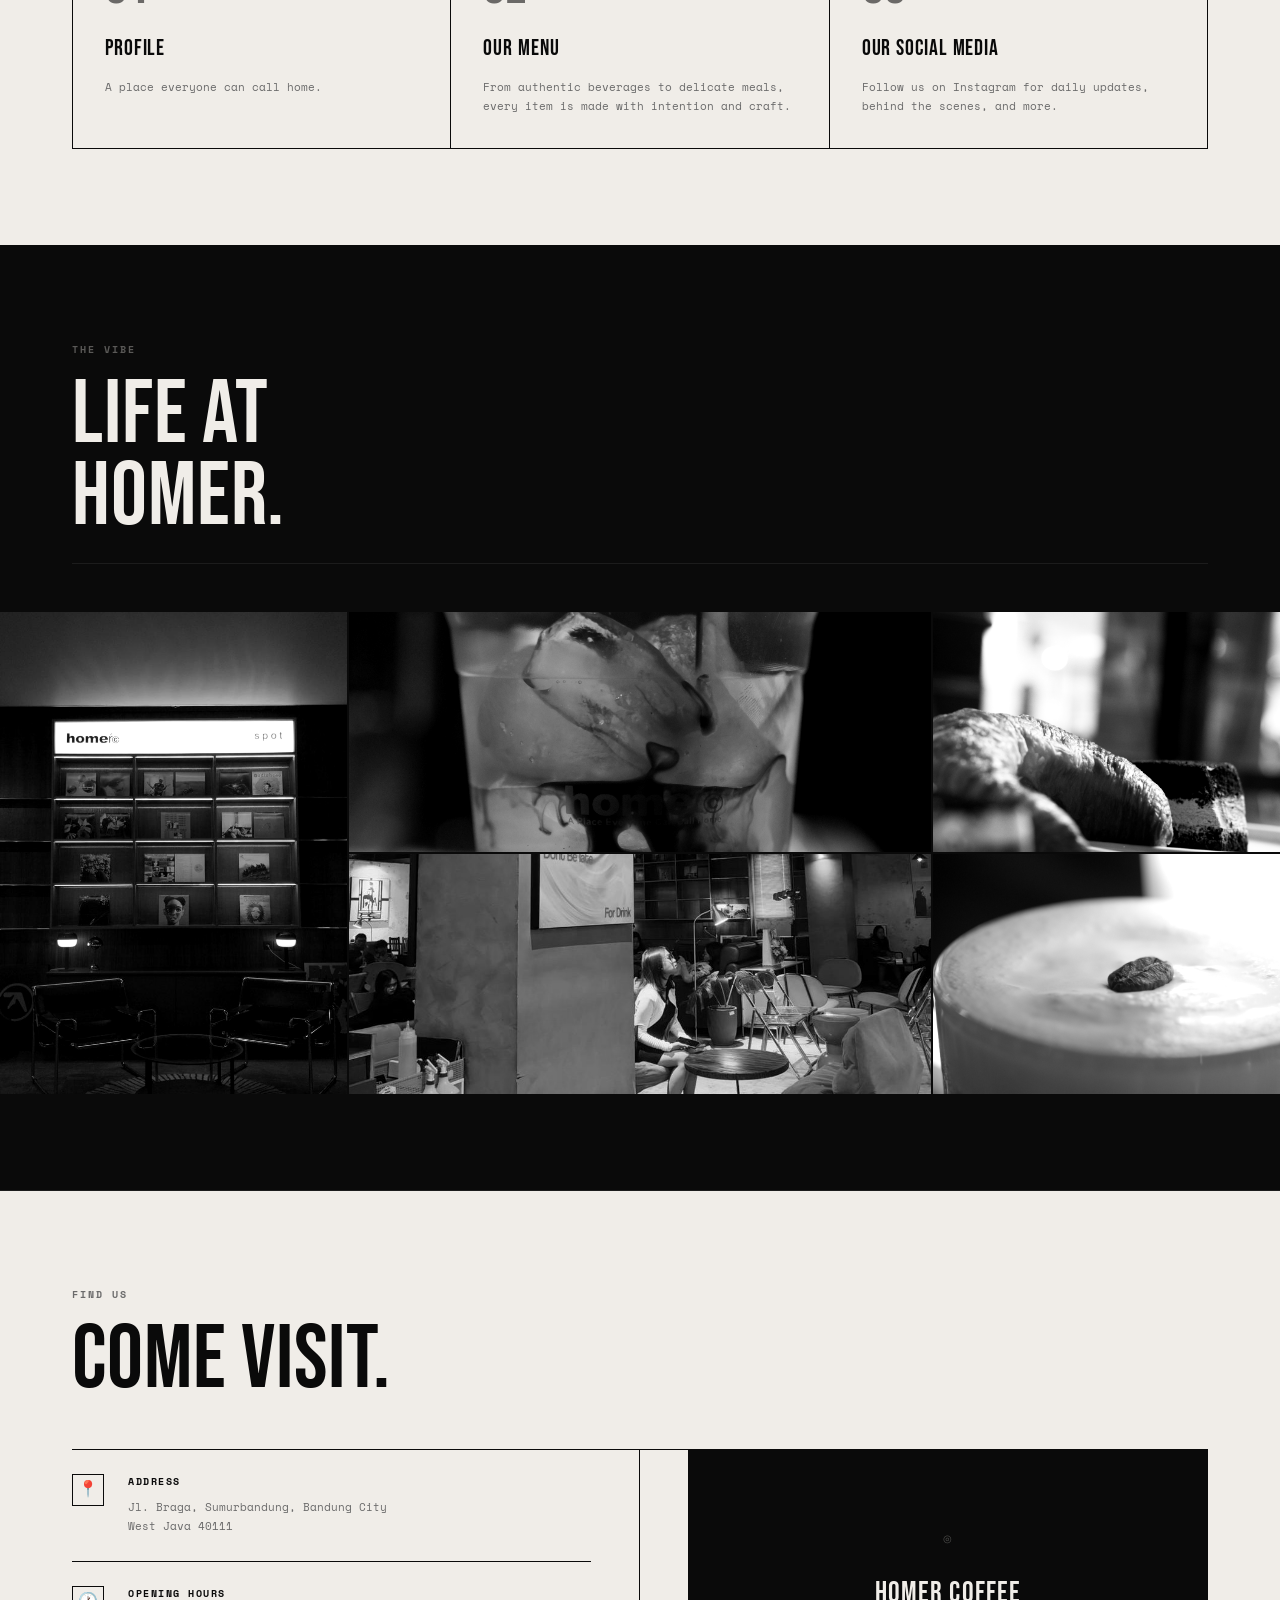
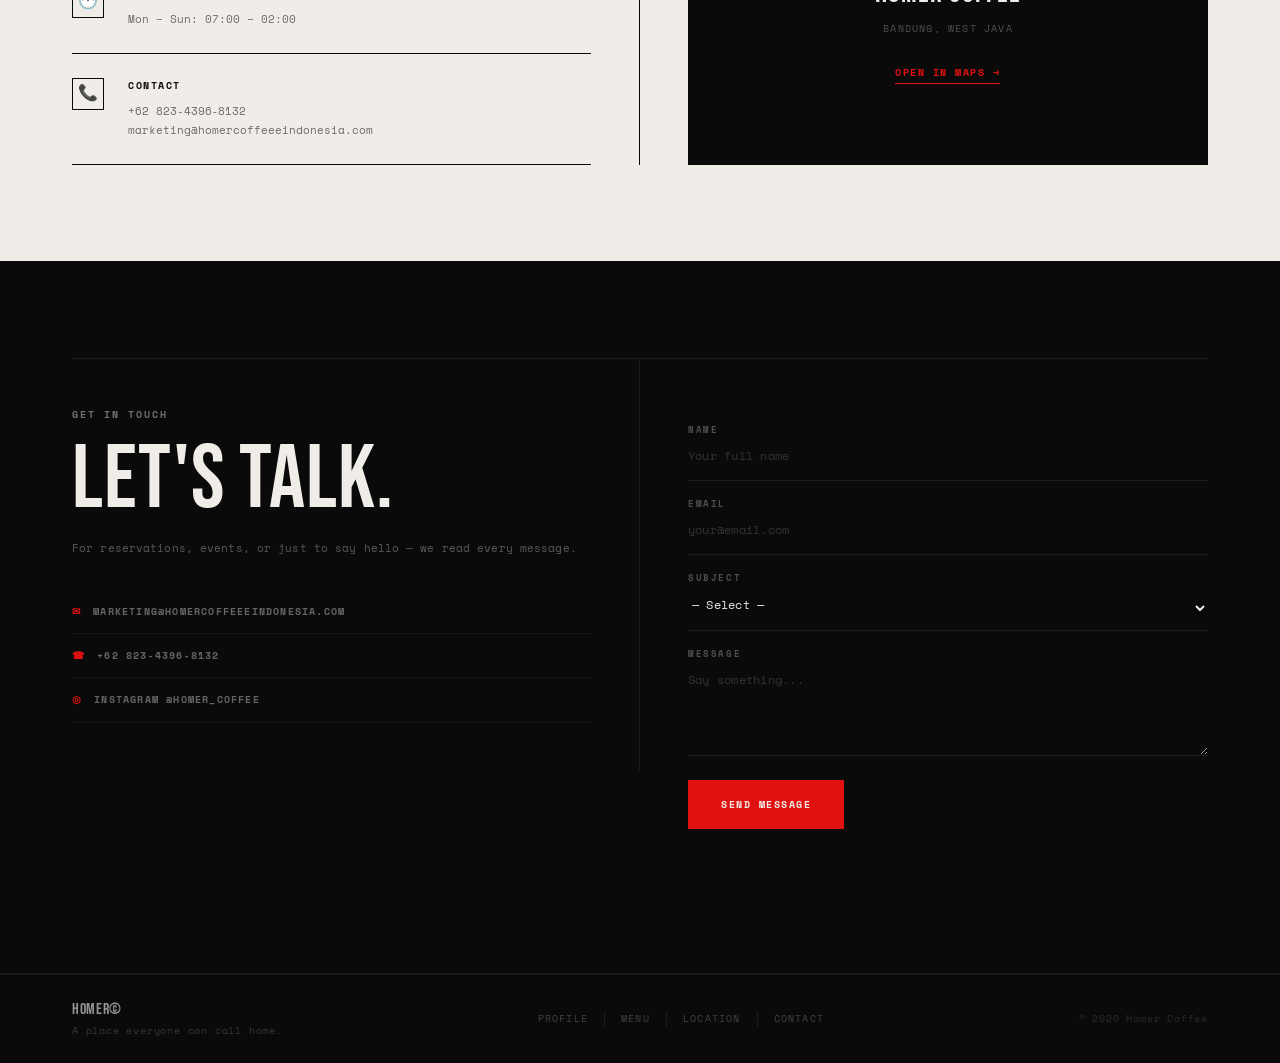
==== commit b2d6adcb: "FINAL!" ====
--- a/index.html
+++ b/index.html
@@ -51,7 +51,7 @@
           <span class="hero-accent">Homer.</span>
         </h1>
         <p class="hero-desc">
-          Homer Coffee was born to feel like a second home—a space where warmth
+          Homer Coffee was born to feel like a second home. a space where warmth
           lingers in every corner. From comforting cups of coffee to the cozy
           atmosphere that embraces every visitor. Homer invites people to slow
           down, stay a little longer, and feel at home.
@@ -167,12 +167,12 @@
         <div
           class="photo-item photo-tall"
           data-caption="Homer Coffee Interior"
-          data-src="..\Images\WhatsApp Image 2026-05-07 at 15.56.03.jpeg" "
+          data-src="Images\WhatsApp Image 2026-05-07 at 15.56.25.jpeg" 
           data-desc="The heart of Homer — warm light, open shelves, and a bar that feels like it was built for long conversations. Every detail in this space was chosen to make you feel like you belong here."
         >
           <img
             loading="lazy"
-            src="\Images\WhatsApp Image 2026-05-07 at 15.56.03.jpeg"
+            src="Images\WhatsApp Image 2026-05-07 at 15.56.25.jpeg"
             alt="Homer Coffee interior"
           />
           <div class="photo-overlay"><span>View →</span></div>
@@ -206,12 +206,12 @@
         <div
           class="photo-item photo-wide"
           data-caption="Customers at Homer"
-          data-src="Images/WhatsApp Image 2026-05-18 at 10.45.47.jpeg"
+          data-src="Images\DSC02610.JPG"
           data-desc="The people who make Homer what it is. Students, workers, friends, strangers — everyone has a place here. Some come for the coffee. Most come back for the feeling."
         >
           <img
             loading="lazy"
-            src="Images/WhatsApp Image 2026-05-18 at 10.45.47 (1).jpeg"
+            src="Images\WhatsApp Image 2026-05-18 at 10.45.47 (3).jpeg"
             alt="Customers at Homer"
           />
           <div class="photo-overlay"><span>View →</span></div>
@@ -219,12 +219,12 @@
         <div
           class="photo-item photo-tall"
           data-caption="Latte Art Closeup"
-          data-src="Images/WhatsApp Image 2026-05-18 at 10.45.47 (1).jpeg"
-          data-desc="A rosetta, a tulip, or something entirely unplanned — our baristas pour with intention. Latte art isn't decoration. It's proof that someone took the time to care about your cup."
-        >
-          <img
-            loading="lazy"
-            src="Images/WhatsApp Image 2026-05-18 at 10.45.47 (3).jpeg"
+          data-src="Images/DSC02336 (1).jpg"
+          data-desc="Latte art isn't decoration. It's proof that someone took the time to care about your cup."
+        >
+          <img
+            loading="lazy"
+            src="Images/DSC02336 (1).jpg"
             alt="Latte art closeup"
           />
           <div class="photo-overlay"><span>View →</span></div>
--- a/styles.css
+++ b/styles.css
@@ -518,7 +518,7 @@
   font-family: var(--font-head);
   font-size: 3.5rem;
   font-weight: 400;
-  color: rgba(10, 10, 10, 0.08);
+  color: rgba(10, 10, 10, 0.582);
   line-height: 1;
   margin-bottom: 1rem;
   transition: color var(--t);
